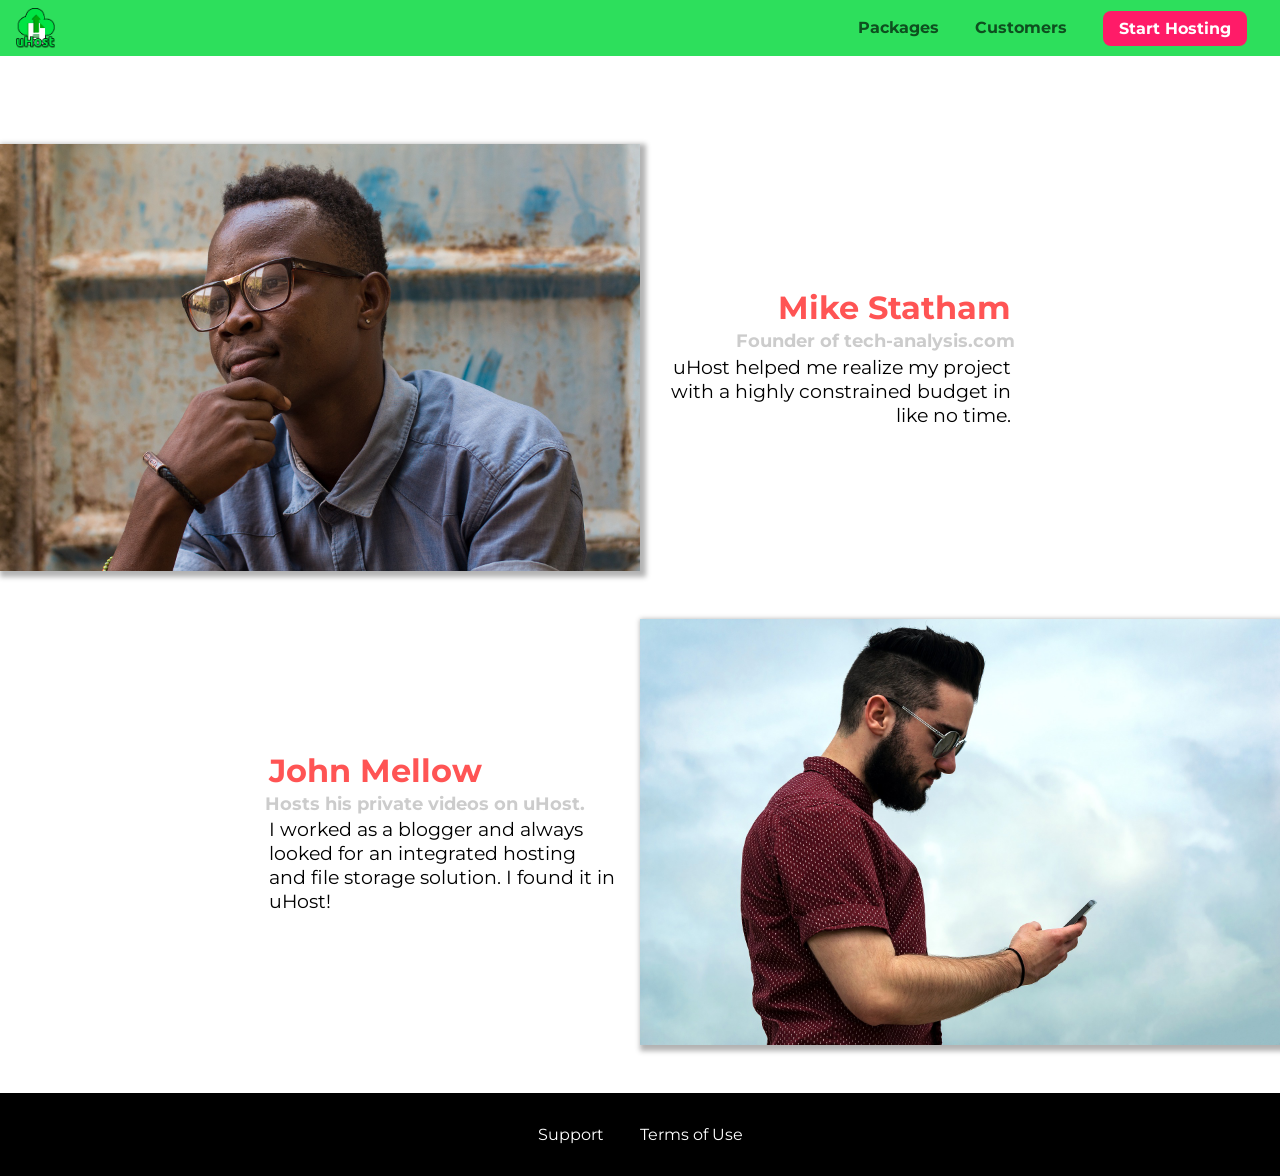
==== customers/index.html @ 202a50d6 "fix" ====
<!DOCTYPE html>
<html lang="en">

<head>
    <meta charset="UTF-8">
    <meta name="viewport" content="width=device-width, initial-scale=1.0">
    <meta http-equiv="X-UA-Compatible" content="ie=edge">
    <title>uHost Customers</title>
    <link rel="shortcut icon" href="../favicon.png">
    <link href="https://fonts.googleapis.com/css?family=Anton|Montserrat:400,700" rel="stylesheet">
    <link rel="stylesheet" href="../shared.css">
    <link rel="stylesheet" href="customers.css">
</head>

<body>
    <div class="backdrop"></div>
    <header class="main-header">
        <div>
            <button class="toggle-button">
                <span class="toggle-button__bar"></span>
                <span class="toggle-button__bar"></span>
                <span class="toggle-button__bar"></span>
            </button>
            <a href="../index.html" class="main-header__brand">
                <img src="../images/uhost-icon.png" alt="uHost - Your favorite hosting company">
            </a>
        </div>
        <nav class="main-nav">
            <ul class="main-nav__items">
                <li class="main-nav__item">
                    <a href="../packages/index.html">Packages</a>
                </li>
                <li class="main-nav__item">
                    <a href="index.html">Customers</a>
                </li>
                <li class="main-nav__item main-nav__item--cta">
                    <a href="../start-hosting/index.html">Start Hosting</a>
                </li>
            </ul>
        </nav>
    </header>
    <nav class="mobile-nav">
        <ul class="mobile-nav__items">
            <li class="mobile-nav__item">
                <a href="../packages/index.html">Packages</a>
            </li>
            <li class="mobile-nav__item">
                <a href="index.html">Customers</a>
            </li>
            <li class="mobile-nav__item mobile-nav__item--cta">
                <a href="../start-hosting/index.html">Start Hosting</a>
            </li>
        </ul>
    </nav>
    <main>
        <div>
            <div class="testimonial" id="customer-1">
                <div class="testimonial__image-container">
                    <img src="../images/customer-1.jpg" alt="Mike Statham - Customer" class="testimonial__image">
                </div>
                <div class="testimonial__info">
                    <h1 class="testimonial__name">Mike Statham</h1>
                    <h2 class="testimonial__subtitle">Founder of
                        <a href="tech-analysis.com">tech-analysis.com</a>
                    </h2>
                    <p class="testimonial__text">uHost helped me realize my project with a highly constrained budget in like no time.</p>
                </div>
            </div>
            <div class="testimonial" id="customer-2">

                <div class="testimonial__info">
                    <h1 class="testimonial__name">John Mellow</h1>
                    <h2 class="testimonial__subtitle">Hosts his private videos on uHost.
                    </h2>
                    <p class="testimonial__text">I worked as a blogger and always looked for an integrated hosting and file storage solution. I found
                        it in uHost!
                    </p>
                </div>
                <div class="testimonial__image-container">
                    <img src="../images/customer-2.jpg" alt="John Mellow - Customer" class="testimonial__image">
                </div>
            </div>
        </div>
    </main>
    <footer class="main-footer">
        <nav>
            <ul class="main-footer__links">
                <li class="main-footer__link">
                    <a href="#">Support</a>
                </li>
                <li class="main-footer__link">
                    <a href="#">Terms of Use</a>
                </li>
            </ul>
        </nav>
    </footer>
    <script src="../shared.js"></script>
</body>

</html>
---- shared.css ----
* {
  box-sizing: border-box;
}

body {
  font-family: "Montserrat", sans-serif;
  margin: 0;
}

main {
  min-height: calc(100vh - 3.5rem - 8rem);
  margin-top: 3.5rem;
}

.backdrop {
  position: fixed;
  display: none;
  top: 0;
  left: 0;
  z-index: 100;
  width: 100vw;
  height: 100vh;
  background: rgba(0, 0, 0, 0.5);
}

.main-header {
  width: 100%;
  position: fixed;
  top: 0;
  left: 0;
  background: #2ddf5c;
  padding: 0.5rem 1rem;
  z-index: 1;
}

.main-header > div {
  display: inline-block;
  vertical-align: middle;
}

.toggle-button {
  width: 3rem;
  background: transparent;
  border: none;
  cursor: pointer;
  padding-top: 0;
  padding-bottom: 0;
  vertical-align: middle;
}

.toggle-button:focus {
  outline: none;
}

.toggle-button__bar {
  width: 100%;
  height: 0.2rem;
  background: black;
  display: block;
  margin: 0.6rem 0;
}

.main-header__brand {
  color: #0e4f1f;
  text-decoration: none;
  font-weight: bold;
  height: 2.5rem;
  /* width: 20px; */
  display: inline-block;
  vertical-align: middle;
}

.main-header__brand img {
  height: 100%;
  /* width: 100%; */
}

.main-nav {
  display: none;
}

.main-nav__items {
  margin: 0;
  padding: 0;
  list-style: none;
}

.main-nav__item {
  display: inline-block;
  margin: 0 1rem;
}

.main-nav__item a,
.mobile-nav__item a {
  text-decoration: none;
  color: #0e4f1f;
  font-weight: bold;
  padding: 0.2rem 0;
}

.main-nav__item a:hover,
.main-nav__item a:active {
  color: white;
  border-bottom: 5px solid white;
}

.main-nav__item--cta a,
.mobile-nav__item--cta a {
  color: white;
  background: #ff1b68;
  padding: 0.5rem 1rem;
  border-radius: 8px;
}

.main-nav__item--cta a:hover,
.main-nav__item--cta a:active,
.mobile-nav__item--cta a:hover,
.mobile-nav__item--cta a:active {
  color: #ff1b68;
  background: white;
  border: none;
}

@media (min-width: 40rem) {
  .toggle-button {
    display: none;
  }

  .main-nav {
    display: inline-block;
    text-align: right;
    width: calc(100% - 44px);
    vertical-align: middle;
  }
}

.main-footer {
  background: black;
  padding: 2rem;
  margin-top: 3rem;
}

.main-footer__links {
  list-style: none;
  margin: 0;
  padding: 0;
  text-align: center;
}

.main-footer__link {
  display: block;
  margin: 1rem 0;
}

.main-footer__link a {
  color: white;
  text-decoration: none;
}

.main-footer__link a:hover,
.main-footer__link a:active {
  color: #ccc;
}

.mobile-nav {
  display: none;
  position: fixed;
  z-index: 101;
  top: 0;
  left: 0;
  background: white;
  width: 80%;
  height: 100vh;
}

.mobile-nav__items {
  width: 90%;
  height: 100%;
  list-style: none;
  margin: 10% auto;
  padding: 0;
  text-align: center;
}

.mobile-nav__item {
  margin: 1rem 0;
}

.mobile-nav__item a {
  font-size: 1.5rem;
}

.button {
  background: #0e4f1f;
  color: white;
  font: inherit;
  border: 1.5px solid #0e4f1f;
  padding: 0.5rem;
  border-radius: 8px;
  font-weight: bold;
  cursor: pointer;
}

.button:hover,
.button:active {
  background: white;
  color: #0e4f1f;
}

.button:focus {
  outline: none;
}

.button[disabled] {
  cursor: not-allowed;
  border: #a1a1a1;
  background: #ccc;
  color: #a1a1a1;
}

.open {
    display: block !important;
}

@media (min-width: 40rem) {
  .main-footer__link {
    display: inline-block;
    margin: 0 1rem;
  }
}
---- customers/customers.css ----
.testimonial {
    font-size: 1.2rem;
  }
  
/*  .testimonial__list {
    width: 80%;
    margin: auto;
  }
  */

 main {
  padding-top:2.5rem ;
 }

  .testimonial__image-container {
    width: 100%;
    max-width: 40rem;
    box-shadow: 3px 3px 5px 3px rgba(0,0,0,0.3);
  }

  .testimonial__image {
    width: 100%;
    vertical-align: top;
  }
  
  .testimonial__info {
    text-align: right;
    padding: 0.9rem;
  }
  
  #customer-2.testimonial {
    text-align: right;
  }
  
  #customer-2 .testimonial__info {
    text-align: left;
  }
  
  .testimonial__name {
    margin: 0.2rem;
    color: #ff5454;
    font-size: 2rem;
  }
  
  .testimonial__subtitle {
    margin: 0;
    font-size: 1.1rem;
    color: #ccc;
  }
  
  .testimonial__subtitle a {
    color: inherit;
    text-decoration: none;
  }
  
  .testimonial__subtitle a:hover,
  .testimonial__subtitle a:active {
    color: #7a7a7a;
  }

  .testimonial__text {
    margin: 0.2rem;
  }
  
  @media(min-width : 40rem) {
    .testimonial {
    margin: 3rem auto;
    max-width: 1500px;
  }

    .testimonial__image-container {
    display: inline-block;
    vertical-align: middle;
    width: 66%;
  }

  .testimonial__info {
    display: inline-block;
    vertical-align: middle;
    width: 30%;
  }
  
  }
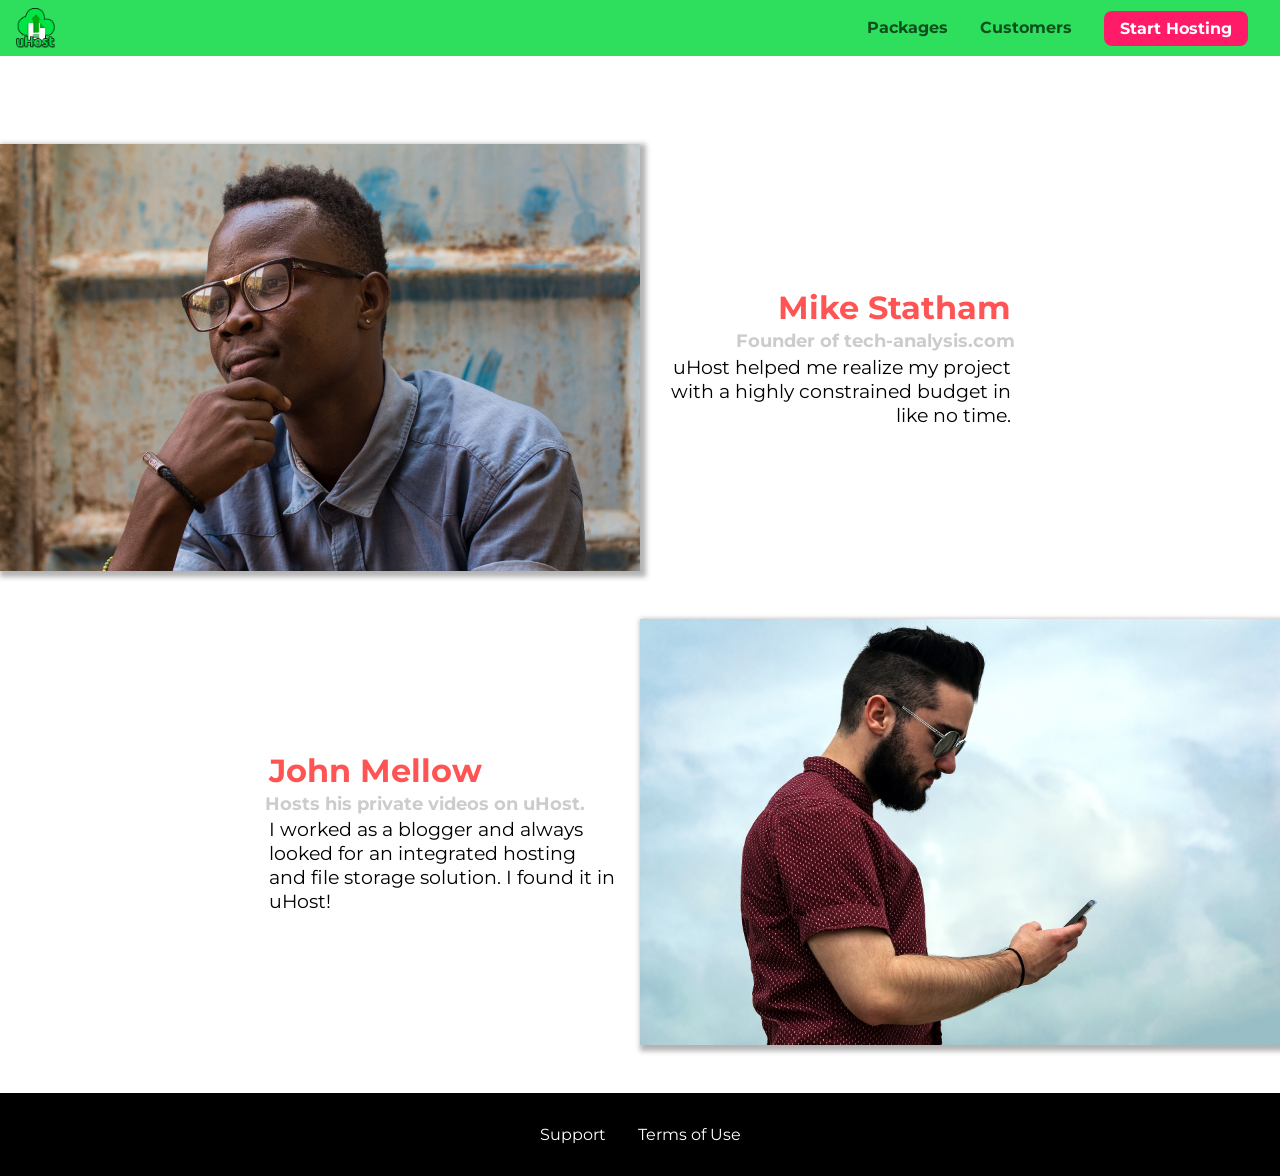
==== commit 58f10a50: "Assignment 6 problem code" ====
--- a/customers/index.html
+++ b/customers/index.html
@@ -7,7 +7,6 @@
     <meta http-equiv="X-UA-Compatible" content="ie=edge">
     <title>uHost Customers</title>
     <link rel="shortcut icon" href="../favicon.png">
-    <link href="https://fonts.googleapis.com/css?family=Anton|Montserrat:400,700" rel="stylesheet">
     <link rel="stylesheet" href="../shared.css">
     <link rel="stylesheet" href="customers.css">
 </head>
--- a/shared.css
+++ b/shared.css
@@ -1,3 +1,7 @@
+@import url('https://fonts.googleapis.com/css?family=Roboto:100,400,900');
+@import url('https://fonts.googleapis.com/css?family=Anton');
+@import url('https://fonts.googleapis.com/css?family=Montserrat:400,700');
+
 * {
   box-sizing: border-box;
 }
@@ -31,11 +35,9 @@
   background: #2ddf5c;
   padding: 0.5rem 1rem;
   z-index: 1;
-}
-
-.main-header > div {
-  display: inline-block;
-  vertical-align: middle;
+  display: flex;
+  align-items: center;
+  justify-content: space-between;
 }
 
 .toggle-button {
@@ -64,14 +66,12 @@
   color: #0e4f1f;
   text-decoration: none;
   font-weight: bold;
+  /* width: 20px; */
+}
+
+.main-header__brand img {
   height: 2.5rem;
-  /* width: 20px; */
-  display: inline-block;
   vertical-align: middle;
-}
-
-.main-header__brand img {
-  height: 100%;
   /* width: 100%; */
 }
 
@@ -83,10 +83,10 @@
   margin: 0;
   padding: 0;
   list-style: none;
+  display: flex;
 }
 
 .main-nav__item {
-  display: inline-block;
   margin: 0 1rem;
 }
 
@@ -127,10 +127,7 @@
   }
 
   .main-nav {
-    display: inline-block;
-    text-align: right;
-    width: calc(100% - 44px);
-    vertical-align: middle;
+    display: flex;
   }
 }
 
@@ -144,12 +141,13 @@
   list-style: none;
   margin: 0;
   padding: 0;
-  text-align: center;
+  display: flex;
+  flex-direction: column;
+  align-items: center;
 }
 
 .main-footer__link {
-  display: block;
-  margin: 1rem 0;
+  margin: 0.5rem 0;
 }
 
 .main-footer__link a {
@@ -177,9 +175,12 @@
   width: 90%;
   height: 100%;
   list-style: none;
-  margin: 10% auto;
+  margin: 0 auto;
   padding: 0;
-  text-align: center;
+  display: flex;
+  flex-direction: column;
+  justify-content: center;
+  align-items: center;
 }
 
 .mobile-nav__item {
@@ -216,7 +217,7 @@
   border: #a1a1a1;
   background: #ccc;
   color: #a1a1a1;
-}
+} 
 
 .open {
     display: block !important;
@@ -224,7 +225,11 @@
 
 @media (min-width: 40rem) {
   .main-footer__link {
-    display: inline-block;
     margin: 0 1rem;
   }
-}
+
+  .main-footer__links {
+    flex-direction: row;
+    justify-content: center;
+  }
+}
--- a/customers/customers.css
+++ b/customers/customers.css
@@ -1,16 +1,15 @@
+main {
+  padding-top: 2.5rem;
+}
+
 .testimonial {
     font-size: 1.2rem;
   }
   
-/*  .testimonial__list {
+  /*.testimonial__list {
     width: 80%;
     margin: auto;
-  }
-  */
-
- main {
-  padding-top:2.5rem ;
- }
+  }*/
 
   .testimonial__image-container {
     width: 100%;
@@ -61,23 +60,25 @@
   .testimonial__text {
     margin: 0.2rem;
   }
-  
-  @media(min-width : 40rem) {
+
+  @media (min-width: 40rem) {
     .testimonial {
-    margin: 3rem auto;
-    max-width: 1500px;
-  }
+      margin: 3rem auto;
+      max-width: 1500px;
+    }
 
     .testimonial__image-container {
-    display: inline-block;
-    vertical-align: middle;
-    width: 66%;
-  }
+      display: inline-block;
+      vertical-align: middle;
+      width: 66%;
+    }
 
-  .testimonial__info {
-    display: inline-block;
-    vertical-align: middle;
-    width: 30%;
+    .testimonial__info {
+      display: inline-block;
+      vertical-align: middle;
+      width: 30%;
+    }
+    
   }
   
-  }+  
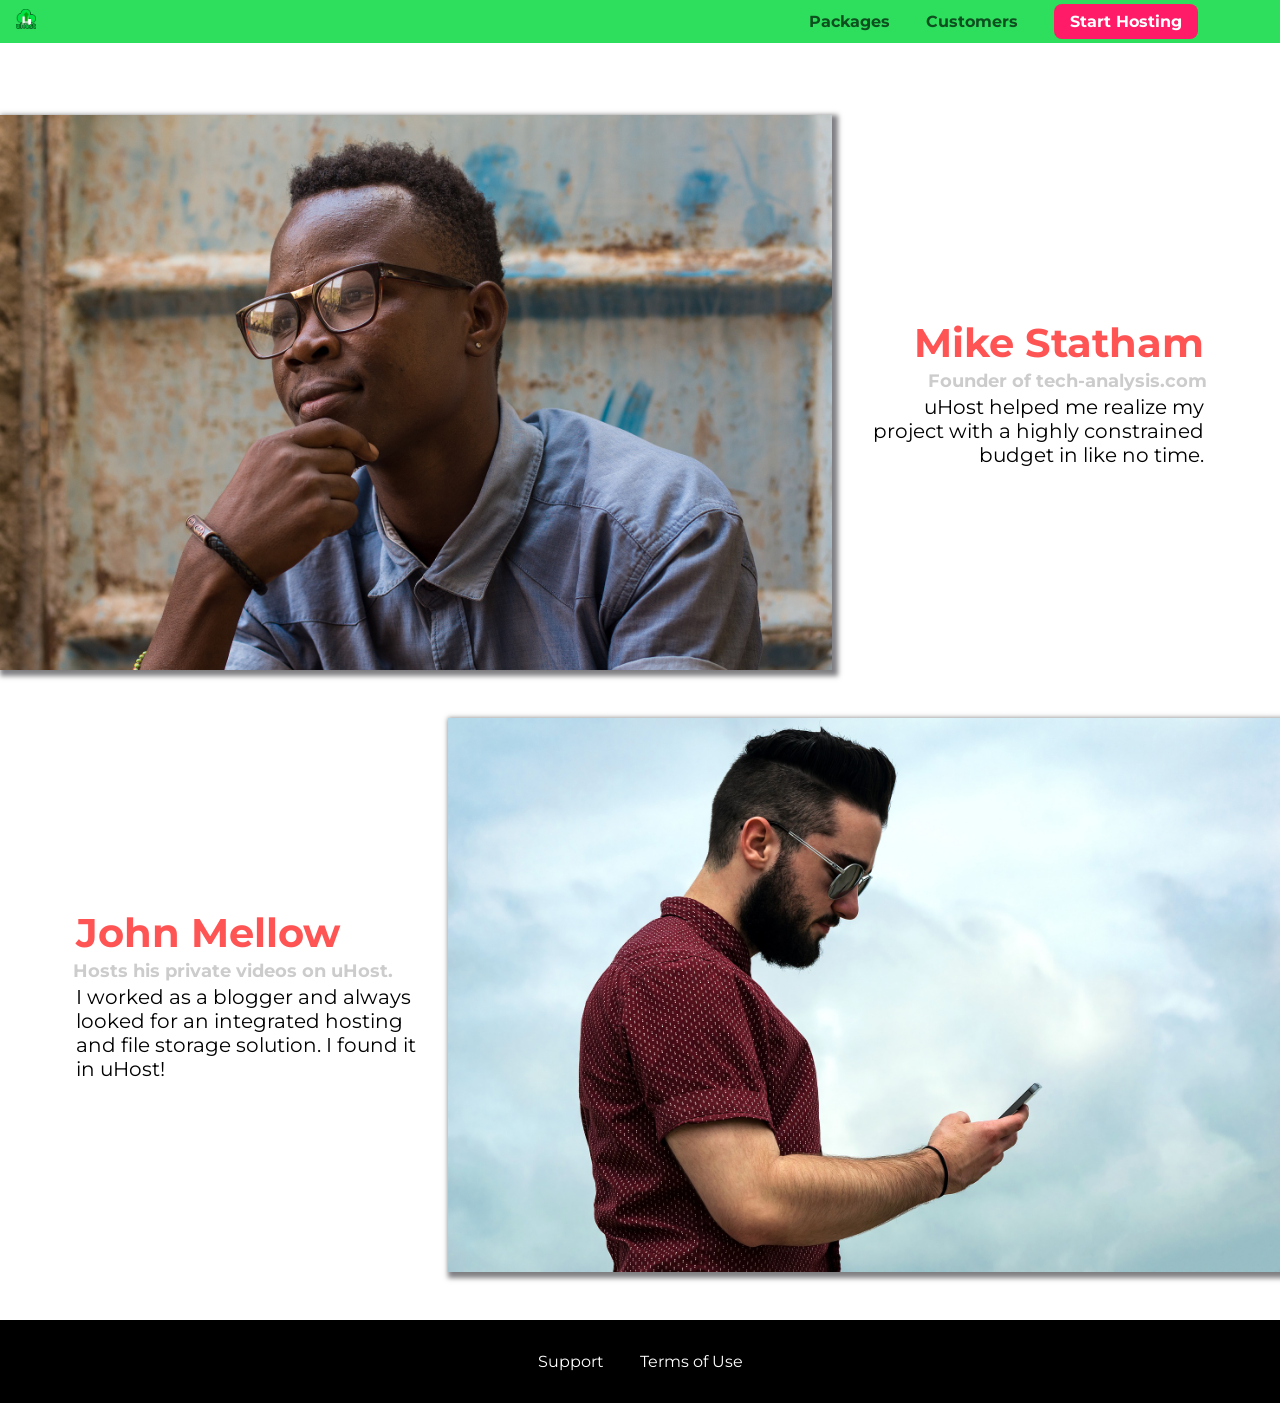
==== commit ee8a5d08: "Merge 6eff125adf2cc80002f23285360bb8556465ae40 into 5c383cef79d3b1367fbe43fbd9e4a83321b2479b" ====
--- a/customers/index.html
+++ b/customers/index.html
@@ -5,25 +5,20 @@
     <meta charset="UTF-8">
     <meta name="viewport" content="width=device-width, initial-scale=1.0">
     <meta http-equiv="X-UA-Compatible" content="ie=edge">
-    <title>uHost Customers</title>
+    <title>uHost Customers</title>ß
     <link rel="shortcut icon" href="../favicon.png">
+    <link href="https://fonts.googleapis.com/css?family=Anton|Montserrat:400,700" rel="stylesheet">
     <link rel="stylesheet" href="../shared.css">
     <link rel="stylesheet" href="customers.css">
 </head>
 
 <body>
-    <div class="backdrop"></div>
     <header class="main-header">
         <div>
-            <button class="toggle-button">
-                <span class="toggle-button__bar"></span>
-                <span class="toggle-button__bar"></span>
-                <span class="toggle-button__bar"></span>
-            </button>
             <a href="../index.html" class="main-header__brand">
-                <img src="../images/uhost-icon.png" alt="uHost - Your favorite hosting company">
+                <img src="../images/uhost-icon.png" alt="uHost - your favorite hosting company">
             </a>
-        </div>
+        </div> 
         <nav class="main-nav">
             <ul class="main-nav__items">
                 <li class="main-nav__item">
@@ -33,24 +28,12 @@
                     <a href="index.html">Customers</a>
                 </li>
                 <li class="main-nav__item main-nav__item--cta">
-                    <a href="../start-hosting/index.html">Start Hosting</a>
+                    <a href="start-hosting/index.html">Start Hosting</a>
                 </li>
             </ul>
         </nav>
     </header>
-    <nav class="mobile-nav">
-        <ul class="mobile-nav__items">
-            <li class="mobile-nav__item">
-                <a href="../packages/index.html">Packages</a>
-            </li>
-            <li class="mobile-nav__item">
-                <a href="index.html">Customers</a>
-            </li>
-            <li class="mobile-nav__item mobile-nav__item--cta">
-                <a href="../start-hosting/index.html">Start Hosting</a>
-            </li>
-        </ul>
-    </nav>
+
     <main>
         <div>
             <div class="testimonial" id="customer-1">
@@ -93,7 +76,6 @@
             </ul>
         </nav>
     </footer>
-    <script src="../shared.js"></script>
 </body>
 
 </html>
--- a/shared.css
+++ b/shared.css
@@ -1,235 +1,132 @@
-@import url('https://fonts.googleapis.com/css?family=Roboto:100,400,900');
-@import url('https://fonts.googleapis.com/css?family=Anton');
-@import url('https://fonts.googleapis.com/css?family=Montserrat:400,700');
-
 * {
-  box-sizing: border-box;
+    box-sizing: border-box;
 }
 
 body {
-  font-family: "Montserrat", sans-serif;
-  margin: 0;
-}
-
-main {
-  min-height: calc(100vh - 3.5rem - 8rem);
-  margin-top: 3.5rem;
-}
-
-.backdrop {
-  position: fixed;
-  display: none;
-  top: 0;
-  left: 0;
-  z-index: 100;
-  width: 100vw;
-  height: 100vh;
-  background: rgba(0, 0, 0, 0.5);
+    font-family: 'Montserrat', sans-serif;
+    margin: 0;
 }
 
 .main-header {
-  width: 100%;
-  position: fixed;
-  top: 0;
-  left: 0;
-  background: #2ddf5c;
-  padding: 0.5rem 1rem;
-  z-index: 1;
-  display: flex;
-  align-items: center;
-  justify-content: space-between;
+    width: 100%;
+    position: fixed;
+    top: 0;
+    left: 0;
+    background: #2ddf5c;
+    padding: 8px 16px;
+    z-index: 1;
 }
 
-.toggle-button {
-  width: 3rem;
-  background: transparent;
-  border: none;
-  cursor: pointer;
-  padding-top: 0;
-  padding-bottom: 0;
-  vertical-align: middle;
-}
-
-.toggle-button:focus {
-  outline: none;
-}
-
-.toggle-button__bar {
-  width: 100%;
-  height: 0.2rem;
-  background: black;
-  display: block;
-  margin: 0.6rem 0;
+.main-header > div {
+    display: inline-block;
+    vertical-align: middle;
 }
 
 .main-header__brand {
-  color: #0e4f1f;
-  text-decoration: none;
-  font-weight: bold;
-  /* width: 20px; */
+    color: #0e4f1f;
+    text-decoration: none;
+    font-weight: bold;
+    font-size: 22px;
+    /*height: 22px;*/
+    width: 20px;
+    display: inline-block;
 }
 
-.main-header__brand img {
-  height: 2.5rem;
-  vertical-align: middle;
-  /* width: 100%; */
+.main-header__brand img{
+    width: 100%;
+    height: 100%;
 }
 
 .main-nav {
-  display: none;
+    display: inline-block;
+    text-align: right;
+    width: calc(100% - 74px);
+    vertical-align: middle;
 }
 
 .main-nav__items {
-  margin: 0;
-  padding: 0;
-  list-style: none;
-  display: flex;
+    margin: 0;
+    padding: 0;
+    list-style: none;
 }
 
 .main-nav__item {
-  margin: 0 1rem;
+    display: inline-block;
+    margin: 0 16px;
 }
 
-.main-nav__item a,
-.mobile-nav__item a {
-  text-decoration: none;
-  color: #0e4f1f;
-  font-weight: bold;
-  padding: 0.2rem 0;
+.main-nav__item a {
+    text-decoration: none;
+    color: #0e4f1f;
+    font-weight: bold;
+    padding: 3px 0;
 }
 
 .main-nav__item a:hover,
 .main-nav__item a:active {
-  color: white;
-  border-bottom: 5px solid white;
+    color: white;
+    border-bottom: 5px solid white;
 }
 
-.main-nav__item--cta a,
-.mobile-nav__item--cta a {
-  color: white;
-  background: #ff1b68;
-  padding: 0.5rem 1rem;
-  border-radius: 8px;
+.main-nav__item--cta a {
+    color: white;
+    background: #ff1b68;
+    padding: 8px 16px;
+    border-radius: 8px;
 }
 
 .main-nav__item--cta a:hover,
-.main-nav__item--cta a:active,
-.mobile-nav__item--cta a:hover,
-.mobile-nav__item--cta a:active {
-  color: #ff1b68;
-  background: white;
-  border: none;
-}
-
-@media (min-width: 40rem) {
-  .toggle-button {
-    display: none;
-  }
-
-  .main-nav {
-    display: flex;
-  }
+.main-nav__item--cta a:active {
+    color: #ff1b68;
+    background: white;
+    border: none;
 }
 
 .main-footer {
-  background: black;
-  padding: 2rem;
-  margin-top: 3rem;
+    background: black;
+    padding: 32px;
+    margin-top: 48px;
 }
 
 .main-footer__links {
-  list-style: none;
-  margin: 0;
-  padding: 0;
-  display: flex;
-  flex-direction: column;
-  align-items: center;
+    list-style: none;
+    margin: 0;
+    padding: 0;
+    text-align: center;
 }
 
 .main-footer__link {
-  margin: 0.5rem 0;
+    display: inline-block;
+    margin: 0 16px;
 }
 
 .main-footer__link a {
-  color: white;
-  text-decoration: none;
+    color: white;
+    text-decoration: none;
 }
 
 .main-footer__link a:hover,
 .main-footer__link a:active {
-  color: #ccc;
-}
-
-.mobile-nav {
-  display: none;
-  position: fixed;
-  z-index: 101;
-  top: 0;
-  left: 0;
-  background: white;
-  width: 80%;
-  height: 100vh;
-}
-
-.mobile-nav__items {
-  width: 90%;
-  height: 100%;
-  list-style: none;
-  margin: 0 auto;
-  padding: 0;
-  display: flex;
-  flex-direction: column;
-  justify-content: center;
-  align-items: center;
-}
-
-.mobile-nav__item {
-  margin: 1rem 0;
-}
-
-.mobile-nav__item a {
-  font-size: 1.5rem;
+    color: #ccc;
 }
 
 .button {
-  background: #0e4f1f;
-  color: white;
-  font: inherit;
-  border: 1.5px solid #0e4f1f;
-  padding: 0.5rem;
-  border-radius: 8px;
-  font-weight: bold;
-  cursor: pointer;
+    background: #0e4f1f;
+    color: white;
+    font: inherit;
+    border: 1.5px solid #0e4f1f;
+    padding: 8px;
+    border-radius: 8px;
+    font-weight: bold;
+    cursor: pointer;
 }
 
 .button:hover,
 .button:active {
-  background: white;
-  color: #0e4f1f;
+    background: white;
+    color: #0e4f1f;
 }
 
 .button:focus {
-  outline: none;
+    outline: none;
 }
-
-.button[disabled] {
-  cursor: not-allowed;
-  border: #a1a1a1;
-  background: #ccc;
-  color: #a1a1a1;
-} 
-
-.open {
-    display: block !important;
-}
-
-@media (min-width: 40rem) {
-  .main-footer__link {
-    margin: 0 1rem;
-  }
-
-  .main-footer__links {
-    flex-direction: row;
-    justify-content: center;
-  }
-}
--- a/customers/customers.css
+++ b/customers/customers.css
@@ -1,20 +1,22 @@
-main {
-  padding-top: 2.5rem;
-}
-
 .testimonial {
-    font-size: 1.2rem;
+    font-size: 20px;
+    margin: 48px 0;
   }
   
-  /*.testimonial__list {
+  .testimonial__list {
     width: 80%;
     margin: auto;
-  }*/
+  }
+  
+  .testimonial:first-of-type {
+    margin-top: 96px;
+  }
 
   .testimonial__image-container {
-    width: 100%;
-    max-width: 40rem;
-    box-shadow: 3px 3px 5px 3px rgba(0,0,0,0.3);
+    width: 65%;
+    display: inline-block;
+    vertical-align: middle;
+    box-shadow: 3px 3px 5px 3px rgba(0, 0, 09, 0.5);
   }
 
   .testimonial__image {
@@ -24,7 +26,10 @@
   
   .testimonial__info {
     text-align: right;
-    padding: 0.9rem;
+    padding: 14px;
+    display: inline-block;
+    vertical-align: middle;
+    width: 30%;
   }
   
   #customer-2.testimonial {
@@ -36,14 +41,13 @@
   }
   
   .testimonial__name {
-    margin: 0.2rem;
+    margin: 3px;
     color: #ff5454;
-    font-size: 2rem;
   }
   
   .testimonial__subtitle {
     margin: 0;
-    font-size: 1.1rem;
+    font-size: 18px;
     color: #ccc;
   }
   
@@ -56,29 +60,9 @@
   .testimonial__subtitle a:active {
     color: #7a7a7a;
   }
-
+  
   .testimonial__text {
-    margin: 0.2rem;
-  }
-
-  @media (min-width: 40rem) {
-    .testimonial {
-      margin: 3rem auto;
-      max-width: 1500px;
-    }
-
-    .testimonial__image-container {
-      display: inline-block;
-      vertical-align: middle;
-      width: 66%;
-    }
-
-    .testimonial__info {
-      display: inline-block;
-      vertical-align: middle;
-      width: 30%;
-    }
-    
+    margin: 3px;
   }
   
   
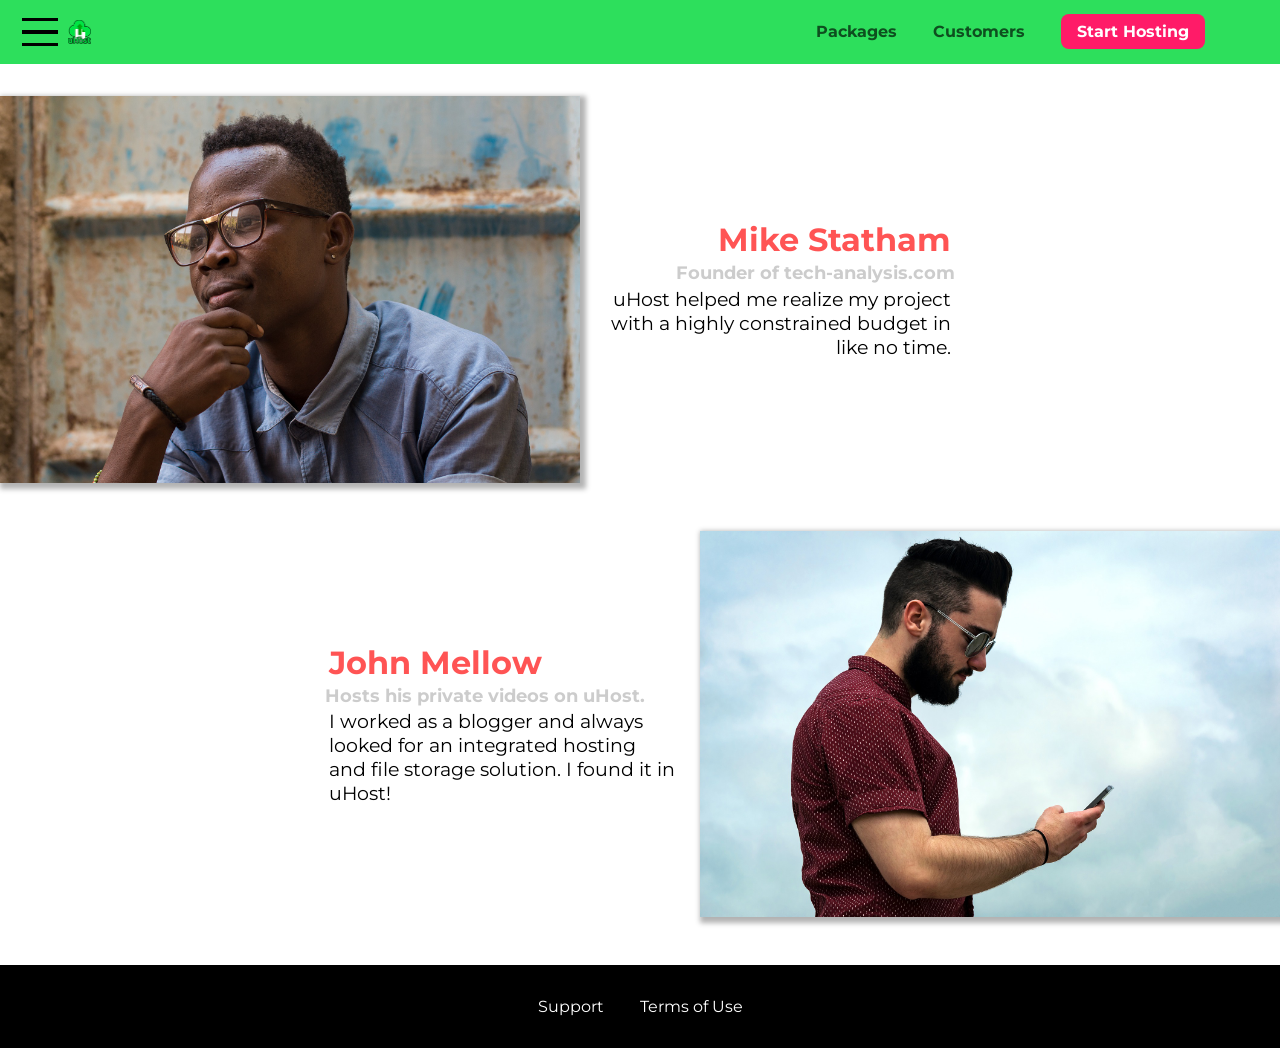
==== commit 8f1f81c5: "Merge 4ff27686d6afacbdcf16fe9357bbe78f33133204 into 5c383cef79d3b1367fbe43fbd9e4a83321b2479b" ====
--- a/customers/index.html
+++ b/customers/index.html
@@ -5,7 +5,7 @@
     <meta charset="UTF-8">
     <meta name="viewport" content="width=device-width, initial-scale=1.0">
     <meta http-equiv="X-UA-Compatible" content="ie=edge">
-    <title>uHost Customers</title>ß
+    <title>uHost Customers</title>
     <link rel="shortcut icon" href="../favicon.png">
     <link href="https://fonts.googleapis.com/css?family=Anton|Montserrat:400,700" rel="stylesheet">
     <link rel="stylesheet" href="../shared.css">
@@ -13,12 +13,18 @@
 </head>
 
 <body>
+    <div class="backdrop"></div>
     <header class="main-header">
         <div>
+            <button class="toggle-button">
+                <span class="toggle-button__bar"></span>
+                <span class="toggle-button__bar"></span>
+                <span class="toggle-button__bar"></span>
+            </button>
             <a href="../index.html" class="main-header__brand">
-                <img src="../images/uhost-icon.png" alt="uHost - your favorite hosting company">
+                <img src="../images/uhost-icon.png" alt="uHost - Your favorite hosting company">
             </a>
-        </div> 
+        </div>
         <nav class="main-nav">
             <ul class="main-nav__items">
                 <li class="main-nav__item">
@@ -33,7 +39,19 @@
             </ul>
         </nav>
     </header>
-
+    <nav class="mobile-nav">
+        <ul class="mobile-nav__items">
+            <li class="mobile-nav__item">
+                <a href="../packages/index.html">Packages</a>
+            </li>
+            <li class="mobile-nav__item">
+                <a href="index.html">Customers</a>
+            </li>
+            <li class="mobile-nav__item mobile-nav__item--cta">
+                <a href="../start-hosting/index.html">Start Hosting</a>
+            </li>
+        </ul>
+    </nav>
     <main>
         <div>
             <div class="testimonial" id="customer-1">
@@ -76,6 +94,7 @@
             </ul>
         </nav>
     </footer>
+    <script src="../shared.js"></script>
 </body>
 
 </html>
--- a/shared.css
+++ b/shared.css
@@ -5,6 +5,17 @@
 body {
     font-family: 'Montserrat', sans-serif;
     margin: 0;
+}
+
+.backdrop {
+    position: fixed;
+    display: none;
+    top: 0;
+    left: 0;
+    z-index: 100;
+    width: 100vw;
+    height: 100vh;
+    background: rgba(0,0,0,0.5);
 }
 
 .main-header {
@@ -13,7 +24,7 @@
     top: 0;
     left: 0;
     background: #2ddf5c;
-    padding: 8px 16px;
+    padding: 0.5rem 1rem;
     z-index: 1;
 }
 
@@ -21,26 +32,51 @@
     display: inline-block;
     vertical-align: middle;
 }
+
+
+.toggle-button {
+  width: 3rem;
+  background: transparent;
+  border: none;
+  cursor: pointer;
+  padding-top: 0;
+  padding-bottom: 0;
+  vertical-align: middle;
+}
+
+.toggle-button:focus {
+  outline: none;
+}
+
+.toggle-button__bar {
+  width: 100%;
+  height: 0.2rem;
+  background: black;
+  display: block;
+  margin: 0.6rem 0;
+}
+
 
 .main-header__brand {
     color: #0e4f1f;
     text-decoration: none;
     font-weight: bold;
-    font-size: 22px;
-    /*height: 22px;*/
-    width: 20px;
-    display: inline-block;
-}
-
-.main-header__brand img{
-    width: 100%;
+    font-size: 1.5rem;
+    height: 1.5rem;
+    /* width: 20px; */
+    display: inline-block;
+    vertical-align: middle;
+}
+
+.main-header__brand img {
     height: 100%;
+    /* width: 100%; */
 }
 
 .main-nav {
     display: inline-block;
     text-align: right;
-    width: calc(100% - 74px);
+    width: calc(100% - 122px);
     vertical-align: middle;
 }
 
@@ -52,14 +88,15 @@
 
 .main-nav__item {
     display: inline-block;
-    margin: 0 16px;
-}
-
-.main-nav__item a {
+    margin: 0 1rem;
+}
+
+.main-nav__item a ,
+.mobile-nav__item a {
     text-decoration: none;
     color: #0e4f1f;
     font-weight: bold;
-    padding: 3px 0;
+    padding: 0.2rem 0;
 }
 
 .main-nav__item a:hover,
@@ -68,24 +105,57 @@
     border-bottom: 5px solid white;
 }
 
-.main-nav__item--cta a {
+.main-nav__item--cta a ,
+.mobile-nav__item--cta a 
+{
     color: white;
     background: #ff1b68;
-    padding: 8px 16px;
+    padding: 0.5rem 1rem;
     border-radius: 8px;
 }
 
 .main-nav__item--cta a:hover,
-.main-nav__item--cta a:active {
+.main-nav__item--cta a:active,
+.main-nav__item--cta a:hover,
+.main-nav__item--cta a:active
+ {
     color: #ff1b68;
     background: white;
     border: none;
 }
 
+.mobile-nav {
+  display: none;
+  position: fixed;
+  z-index: 101;
+  top: 0;
+  left: 0;
+  background: white;
+  width: 80%;
+  height: 100vh;
+}
+
+.mobile-nav__items {
+  width: 90%;
+  height: 100%;
+  list-style: none;
+  margin: 10% auto;
+  padding: 0;
+  text-align: center;
+}
+
+.mobile-nav__item {
+  margin: 1rem 0;
+}
+
+.mobile-nav__item a {
+  font-size: 1.5rem;
+}
+
 .main-footer {
     background: black;
-    padding: 32px;
-    margin-top: 48px;
+    padding: 2rem;
+    margin-top: 3rem;
 }
 
 .main-footer__links {
@@ -97,7 +167,7 @@
 
 .main-footer__link {
     display: inline-block;
-    margin: 0 16px;
+    margin: 0 1rem;
 }
 
 .main-footer__link a {
@@ -115,7 +185,7 @@
     color: white;
     font: inherit;
     border: 1.5px solid #0e4f1f;
-    padding: 8px;
+    padding: 0.5rem;
     border-radius: 8px;
     font-weight: bold;
     cursor: pointer;
@@ -130,3 +200,7 @@
 .button:focus {
     outline: none;
 }
+
+.open {
+    display: block !important;
+}
--- a/customers/customers.css
+++ b/customers/customers.css
@@ -1,6 +1,6 @@
 .testimonial {
-    font-size: 20px;
-    margin: 48px 0;
+    font-size: 1.2rem;
+    margin: 3rem 0;
   }
   
   .testimonial__list {
@@ -9,14 +9,15 @@
   }
   
   .testimonial:first-of-type {
-    margin-top: 96px;
+    margin-top: 6rem;
   }
 
   .testimonial__image-container {
     width: 65%;
+    max-width: 580px;
     display: inline-block;
     vertical-align: middle;
-    box-shadow: 3px 3px 5px 3px rgba(0, 0, 09, 0.5);
+    box-shadow: 3px 3px 5px 3px rgba(0,0,0,0.3);
   }
 
   .testimonial__image {
@@ -26,7 +27,7 @@
   
   .testimonial__info {
     text-align: right;
-    padding: 14px;
+    padding: 0.9rem;
     display: inline-block;
     vertical-align: middle;
     width: 30%;
@@ -41,13 +42,14 @@
   }
   
   .testimonial__name {
-    margin: 3px;
+    margin: 0.2rem;
     color: #ff5454;
+    font-size: 2rem;
   }
   
   .testimonial__subtitle {
     margin: 0;
-    font-size: 18px;
+    font-size: 1.1rem;
     color: #ccc;
   }
   
@@ -60,9 +62,9 @@
   .testimonial__subtitle a:active {
     color: #7a7a7a;
   }
-  
+
   .testimonial__text {
-    margin: 3px;
+    margin: 0.2rem;
   }
   
   
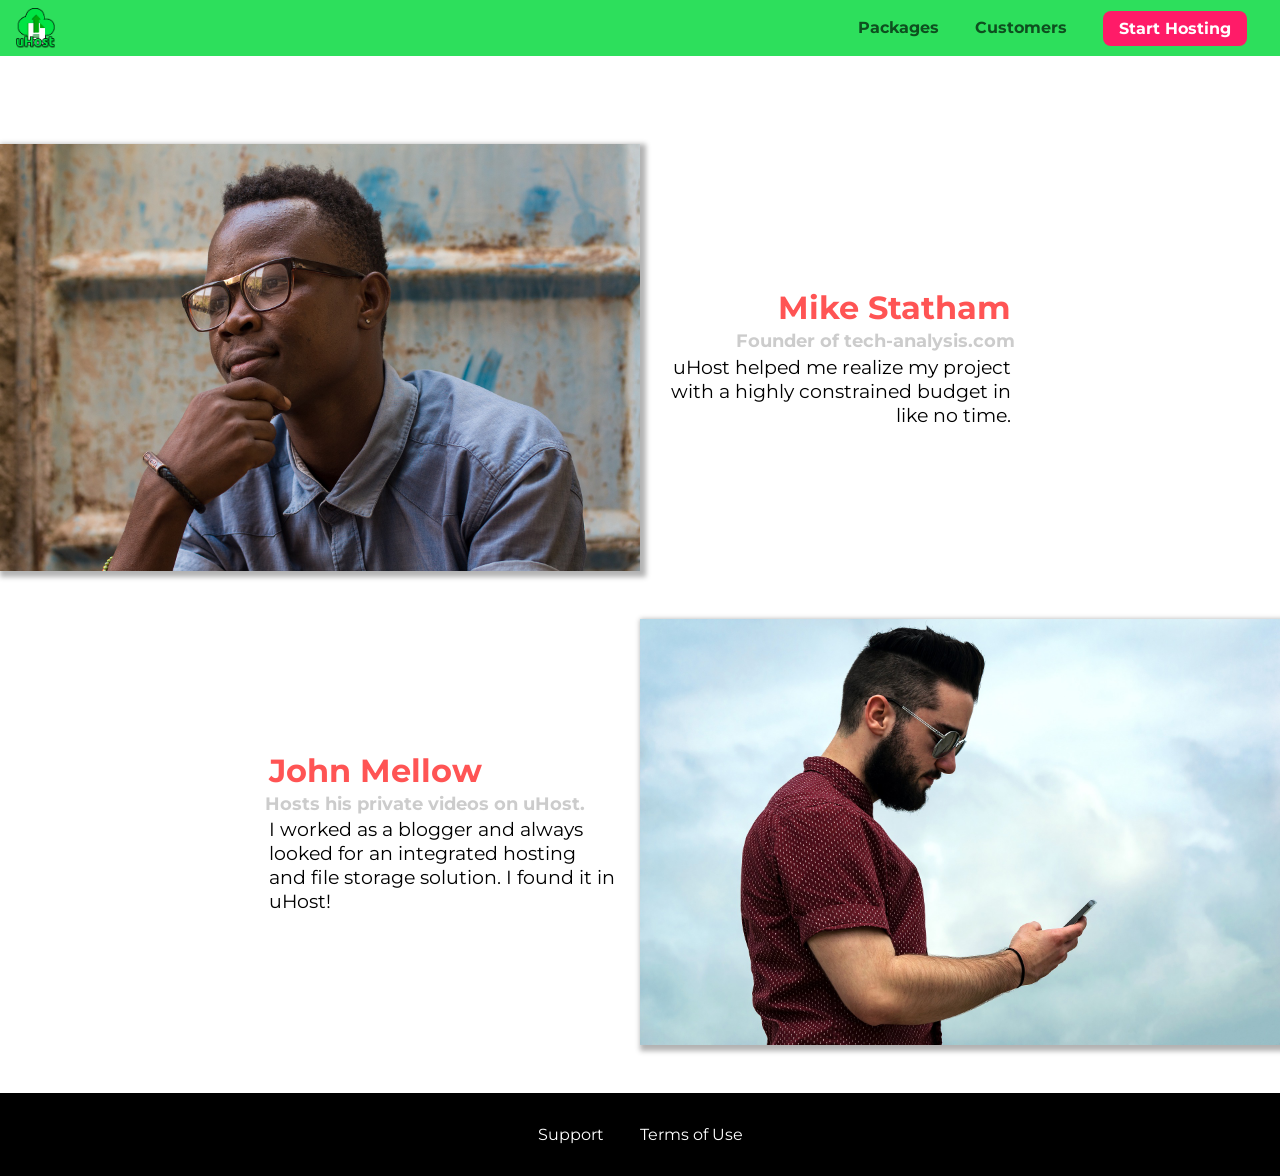
==== commit b39f9bf9: "Merge 202a50d625ae6871e507de6469cf283885ecc39f into 5c383cef79d3b1367fbe43fbd9e4a83321b2479b" ====
--- a/customers/index.html
+++ b/customers/index.html
@@ -34,7 +34,7 @@
                     <a href="index.html">Customers</a>
                 </li>
                 <li class="main-nav__item main-nav__item--cta">
-                    <a href="start-hosting/index.html">Start Hosting</a>
+                    <a href="../start-hosting/index.html">Start Hosting</a>
                 </li>
             </ul>
         </nav>
--- a/shared.css
+++ b/shared.css
@@ -1,38 +1,42 @@
 * {
-    box-sizing: border-box;
+  box-sizing: border-box;
 }
 
 body {
-    font-family: 'Montserrat', sans-serif;
-    margin: 0;
+  font-family: "Montserrat", sans-serif;
+  margin: 0;
+}
+
+main {
+  min-height: calc(100vh - 3.5rem - 8rem);
+  margin-top: 3.5rem;
 }
 
 .backdrop {
-    position: fixed;
-    display: none;
-    top: 0;
-    left: 0;
-    z-index: 100;
-    width: 100vw;
-    height: 100vh;
-    background: rgba(0,0,0,0.5);
+  position: fixed;
+  display: none;
+  top: 0;
+  left: 0;
+  z-index: 100;
+  width: 100vw;
+  height: 100vh;
+  background: rgba(0, 0, 0, 0.5);
 }
 
 .main-header {
-    width: 100%;
-    position: fixed;
-    top: 0;
-    left: 0;
-    background: #2ddf5c;
-    padding: 0.5rem 1rem;
-    z-index: 1;
+  width: 100%;
+  position: fixed;
+  top: 0;
+  left: 0;
+  background: #2ddf5c;
+  padding: 0.5rem 1rem;
+  z-index: 1;
 }
 
 .main-header > div {
-    display: inline-block;
-    vertical-align: middle;
-}
-
+  display: inline-block;
+  vertical-align: middle;
+}
 
 .toggle-button {
   width: 3rem;
@@ -56,72 +60,106 @@
   margin: 0.6rem 0;
 }
 
-
 .main-header__brand {
-    color: #0e4f1f;
-    text-decoration: none;
-    font-weight: bold;
-    font-size: 1.5rem;
-    height: 1.5rem;
-    /* width: 20px; */
-    display: inline-block;
-    vertical-align: middle;
+  color: #0e4f1f;
+  text-decoration: none;
+  font-weight: bold;
+  height: 2.5rem;
+  /* width: 20px; */
+  display: inline-block;
+  vertical-align: middle;
 }
 
 .main-header__brand img {
-    height: 100%;
-    /* width: 100%; */
+  height: 100%;
+  /* width: 100%; */
 }
 
 .main-nav {
+  display: none;
+}
+
+.main-nav__items {
+  margin: 0;
+  padding: 0;
+  list-style: none;
+}
+
+.main-nav__item {
+  display: inline-block;
+  margin: 0 1rem;
+}
+
+.main-nav__item a,
+.mobile-nav__item a {
+  text-decoration: none;
+  color: #0e4f1f;
+  font-weight: bold;
+  padding: 0.2rem 0;
+}
+
+.main-nav__item a:hover,
+.main-nav__item a:active {
+  color: white;
+  border-bottom: 5px solid white;
+}
+
+.main-nav__item--cta a,
+.mobile-nav__item--cta a {
+  color: white;
+  background: #ff1b68;
+  padding: 0.5rem 1rem;
+  border-radius: 8px;
+}
+
+.main-nav__item--cta a:hover,
+.main-nav__item--cta a:active,
+.mobile-nav__item--cta a:hover,
+.mobile-nav__item--cta a:active {
+  color: #ff1b68;
+  background: white;
+  border: none;
+}
+
+@media (min-width: 40rem) {
+  .toggle-button {
+    display: none;
+  }
+
+  .main-nav {
     display: inline-block;
     text-align: right;
-    width: calc(100% - 122px);
+    width: calc(100% - 44px);
     vertical-align: middle;
-}
-
-.main-nav__items {
-    margin: 0;
-    padding: 0;
-    list-style: none;
-}
-
-.main-nav__item {
-    display: inline-block;
-    margin: 0 1rem;
-}
-
-.main-nav__item a ,
-.mobile-nav__item a {
-    text-decoration: none;
-    color: #0e4f1f;
-    font-weight: bold;
-    padding: 0.2rem 0;
-}
-
-.main-nav__item a:hover,
-.main-nav__item a:active {
-    color: white;
-    border-bottom: 5px solid white;
-}
-
-.main-nav__item--cta a ,
-.mobile-nav__item--cta a 
-{
-    color: white;
-    background: #ff1b68;
-    padding: 0.5rem 1rem;
-    border-radius: 8px;
-}
-
-.main-nav__item--cta a:hover,
-.main-nav__item--cta a:active,
-.main-nav__item--cta a:hover,
-.main-nav__item--cta a:active
- {
-    color: #ff1b68;
-    background: white;
-    border: none;
+  }
+}
+
+.main-footer {
+  background: black;
+  padding: 2rem;
+  margin-top: 3rem;
+}
+
+.main-footer__links {
+  list-style: none;
+  margin: 0;
+  padding: 0;
+  text-align: center;
+}
+
+.main-footer__link {
+  display: block;
+  margin: 1rem 0;
+}
+
+.main-footer__link a {
+  color: white;
+  text-decoration: none;
+}
+
+.main-footer__link a:hover,
+.main-footer__link a:active {
+  color: #ccc;
 }
 
 .mobile-nav {
@@ -152,55 +190,41 @@
   font-size: 1.5rem;
 }
 
-.main-footer {
-    background: black;
-    padding: 2rem;
-    margin-top: 3rem;
-}
-
-.main-footer__links {
-    list-style: none;
-    margin: 0;
-    padding: 0;
-    text-align: center;
-}
-
-.main-footer__link {
+.button {
+  background: #0e4f1f;
+  color: white;
+  font: inherit;
+  border: 1.5px solid #0e4f1f;
+  padding: 0.5rem;
+  border-radius: 8px;
+  font-weight: bold;
+  cursor: pointer;
+}
+
+.button:hover,
+.button:active {
+  background: white;
+  color: #0e4f1f;
+}
+
+.button:focus {
+  outline: none;
+}
+
+.button[disabled] {
+  cursor: not-allowed;
+  border: #a1a1a1;
+  background: #ccc;
+  color: #a1a1a1;
+}
+
+.open {
+    display: block !important;
+}
+
+@media (min-width: 40rem) {
+  .main-footer__link {
     display: inline-block;
     margin: 0 1rem;
-}
-
-.main-footer__link a {
-    color: white;
-    text-decoration: none;
-}
-
-.main-footer__link a:hover,
-.main-footer__link a:active {
-    color: #ccc;
-}
-
-.button {
-    background: #0e4f1f;
-    color: white;
-    font: inherit;
-    border: 1.5px solid #0e4f1f;
-    padding: 0.5rem;
-    border-radius: 8px;
-    font-weight: bold;
-    cursor: pointer;
-}
-
-.button:hover,
-.button:active {
-    background: white;
-    color: #0e4f1f;
-}
-
-.button:focus {
-    outline: none;
-}
-
-.open {
-    display: block !important;
-}
+  }
+}
--- a/customers/customers.css
+++ b/customers/customers.css
@@ -1,22 +1,19 @@
+main {
+  padding-top: 2.5rem;
+}
+
 .testimonial {
     font-size: 1.2rem;
-    margin: 3rem 0;
   }
   
-  .testimonial__list {
+  /*.testimonial__list {
     width: 80%;
     margin: auto;
-  }
-  
-  .testimonial:first-of-type {
-    margin-top: 6rem;
-  }
+  }*/
 
   .testimonial__image-container {
-    width: 65%;
-    max-width: 580px;
-    display: inline-block;
-    vertical-align: middle;
+    width: 100%;
+    max-width: 40rem;
     box-shadow: 3px 3px 5px 3px rgba(0,0,0,0.3);
   }
 
@@ -28,9 +25,6 @@
   .testimonial__info {
     text-align: right;
     padding: 0.9rem;
-    display: inline-block;
-    vertical-align: middle;
-    width: 30%;
   }
   
   #customer-2.testimonial {
@@ -66,5 +60,25 @@
   .testimonial__text {
     margin: 0.2rem;
   }
+
+  @media (min-width: 40rem) {
+    .testimonial {
+      margin: 3rem auto;
+      max-width: 1500px;
+    }
+
+    .testimonial__image-container {
+      display: inline-block;
+      vertical-align: middle;
+      width: 66%;
+    }
+
+    .testimonial__info {
+      display: inline-block;
+      vertical-align: middle;
+      width: 30%;
+    }
+    
+  }
   
   
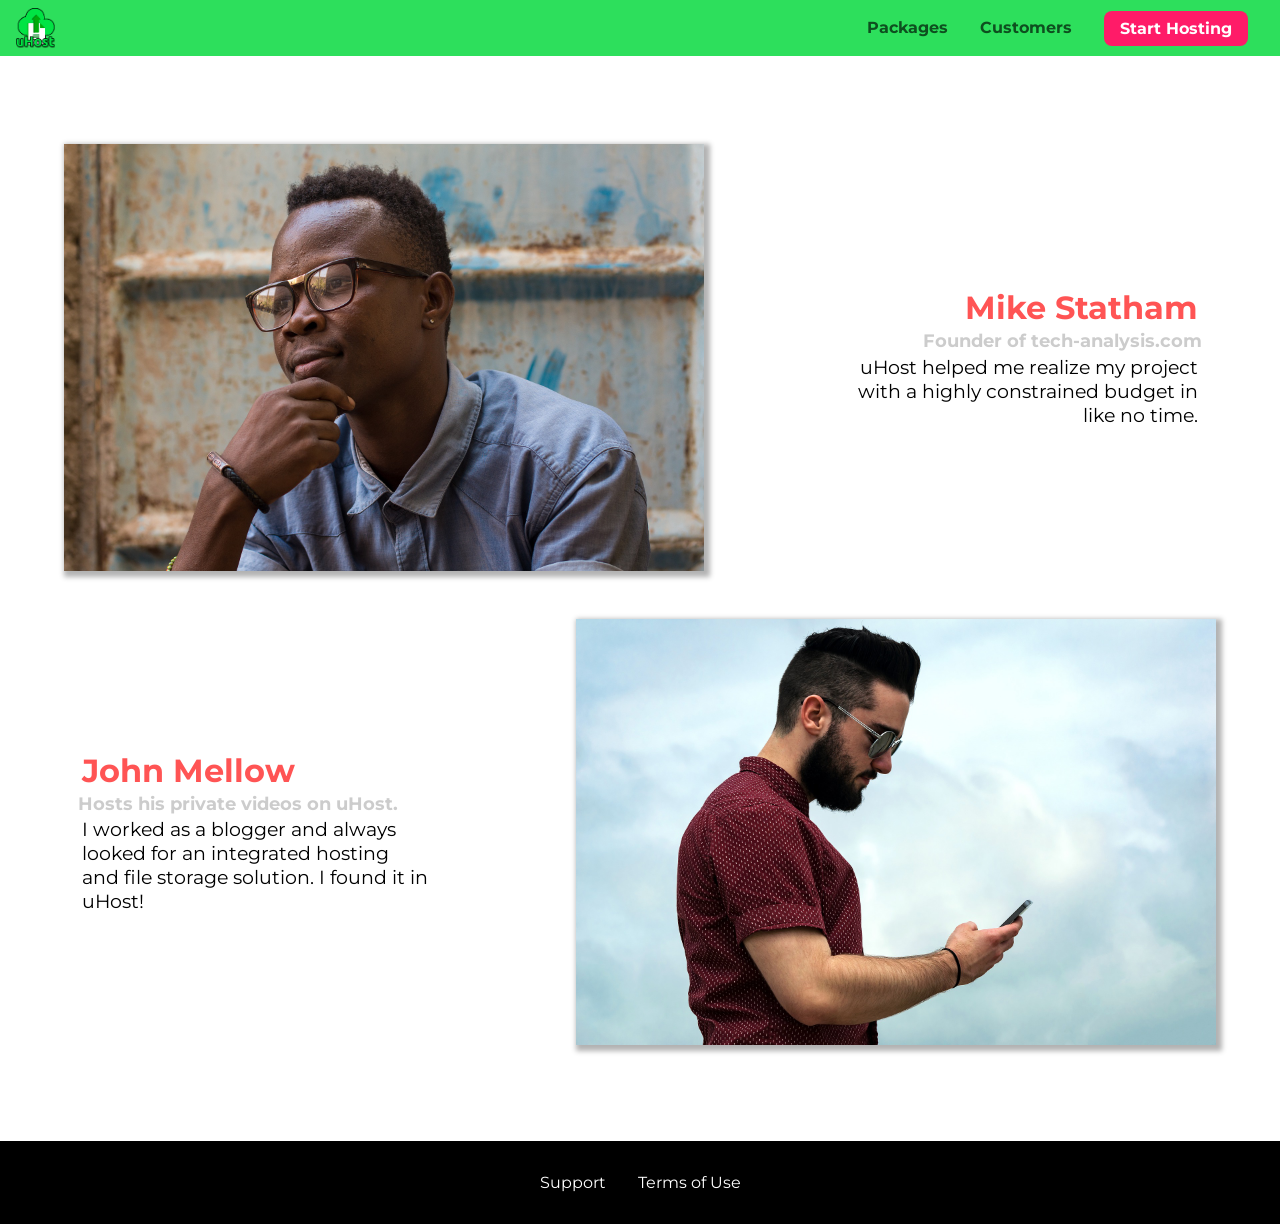
==== commit 0e4d39f2: "Merge 283f82e488f90e5ba566e61e8f439da04f50b538 into 5c383cef79d3b1367fbe43fbd9e4a83321b2479b" ====
--- a/customers/index.html
+++ b/customers/index.html
@@ -7,7 +7,6 @@
     <meta http-equiv="X-UA-Compatible" content="ie=edge">
     <title>uHost Customers</title>
     <link rel="shortcut icon" href="../favicon.png">
-    <link href="https://fonts.googleapis.com/css?family=Anton|Montserrat:400,700" rel="stylesheet">
     <link rel="stylesheet" href="../shared.css">
     <link rel="stylesheet" href="customers.css">
 </head>
--- a/shared.css
+++ b/shared.css
@@ -1,15 +1,28 @@
+@import url('https://fonts.googleapis.com/css?family=Roboto:100,400,900');
+@import url('https://fonts.googleapis.com/css?family=Anton');
+@import url('https://fonts.googleapis.com/css?family=Montserrat:400,700');
+
 * {
   box-sizing: border-box;
+}
+
+html {
+  height: 100%;
 }
 
 body {
   font-family: "Montserrat", sans-serif;
   margin: 0;
+  display: grid;
+  grid-template-rows: 3.5rem auto fit-content(8rem); /* The header is fixed so not part of the grid, so we consider main and footer*/
+  grid-template-areas: "header"
+                       "main"
+                       "footer";
+  height: 100%;
 }
 
 main {
-  min-height: calc(100vh - 3.5rem - 8rem);
-  margin-top: 3.5rem;
+  grid-area: main;
 }
 
 .backdrop {
@@ -30,12 +43,10 @@
   left: 0;
   background: #2ddf5c;
   padding: 0.5rem 1rem;
-  z-index: 1;
-}
-
-.main-header > div {
-  display: inline-block;
-  vertical-align: middle;
+  z-index: 60;
+  display: flex;
+  align-items: center;
+  justify-content: space-between;
 }
 
 .toggle-button {
@@ -64,14 +75,12 @@
   color: #0e4f1f;
   text-decoration: none;
   font-weight: bold;
+  /* width: 20px; */
+}
+
+.main-header__brand img {
   height: 2.5rem;
-  /* width: 20px; */
-  display: inline-block;
   vertical-align: middle;
-}
-
-.main-header__brand img {
-  height: 100%;
   /* width: 100%; */
 }
 
@@ -83,10 +92,10 @@
   margin: 0;
   padding: 0;
   list-style: none;
+  display: flex;
 }
 
 .main-nav__item {
-  display: inline-block;
   margin: 0 1rem;
 }
 
@@ -127,10 +136,7 @@
   }
 
   .main-nav {
-    display: inline-block;
-    text-align: right;
-    width: calc(100% - 44px);
-    vertical-align: middle;
+    display: flex;
   }
 }
 
@@ -138,18 +144,20 @@
   background: black;
   padding: 2rem;
   margin-top: 3rem;
+  grid-area: footer;
 }
 
 .main-footer__links {
   list-style: none;
   margin: 0;
   padding: 0;
-  text-align: center;
+  display: flex;
+  flex-direction: column;
+  align-items: center;
 }
 
 .main-footer__link {
-  display: block;
-  margin: 1rem 0;
+  margin: 0.5rem 0;
 }
 
 .main-footer__link a {
@@ -177,9 +185,12 @@
   width: 90%;
   height: 100%;
   list-style: none;
-  margin: 10% auto;
+  margin: 0 auto;
   padding: 0;
-  text-align: center;
+  display: flex;
+  flex-direction: column;
+  justify-content: center;
+  align-items: center;
 }
 
 .mobile-nav__item {
@@ -216,7 +227,7 @@
   border: #a1a1a1;
   background: #ccc;
   color: #a1a1a1;
-}
+} 
 
 .open {
     display: block !important;
@@ -224,7 +235,11 @@
 
 @media (min-width: 40rem) {
   .main-footer__link {
-    display: inline-block;
     margin: 0 1rem;
   }
-}
+
+  .main-footer__links {
+    flex-direction: row;
+    justify-content: center;
+  }
+}
--- a/customers/customers.css
+++ b/customers/customers.css
@@ -65,20 +65,18 @@
     .testimonial {
       margin: 3rem auto;
       max-width: 1500px;
+      display: flex;
+      align-items: center;
+      justify-content: space-around;
     }
 
     .testimonial__image-container {
-      display: inline-block;
-      vertical-align: middle;
       width: 66%;
     }
 
     .testimonial__info {
-      display: inline-block;
-      vertical-align: middle;
       width: 30%;
     }
-    
   }
   
   
